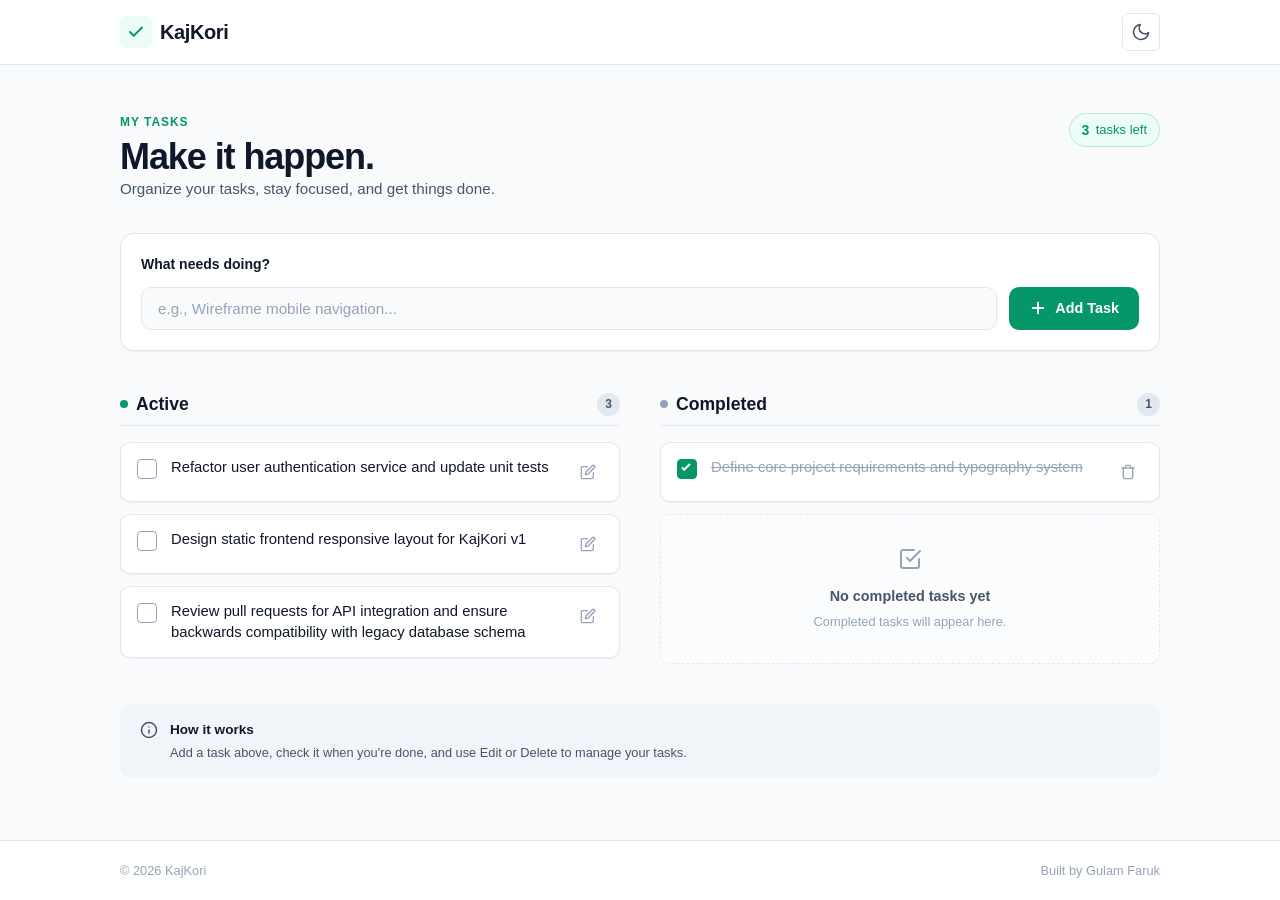
==== index.html @ 3108aa89 "first commit" ====
<!doctype html>
<html lang="en">
  <head>
    <meta charset="UTF-8" />
    <meta name="viewport" content="width=device-width, initial-scale=1.0" />
    <title>KajKori — Plan less. Do more.</title>
    <link rel="stylesheet" href="assets/css/style.css" />
  </head>
  <body>
    <header class="app-header">
      <div class="container header-container">
        <a href="#" class="brand-logo" aria-label="KajKori Homepage">
          <span class="brand-icon" aria-hidden="true">
            <svg
              width="18"
              height="18"
              viewBox="0 0 24 24"
              fill="none"
              stroke="currentColor"
              stroke-width="2.5"
              stroke-linecap="round"
              stroke-linejoin="round"
            >
              <polyline points="20 6 9 17 4 12"></polyline>
            </svg>
          </span>
          <span class="brand-name">KajKori</span>
        </a>

        <button
          class="theme-toggle"
          type="button"
          aria-label="Toggle dark mode placeholder"
        >
          <svg
            width="20"
            height="20"
            viewBox="0 0 24 24"
            fill="none"
            stroke="currentColor"
            stroke-width="2"
            stroke-linecap="round"
            stroke-linejoin="round"
          >
            <path d="M21 12.79A9 9 0 1 1 11.21 3 7 7 0 0 0 21 12.79z"></path>
          </svg>
        </button>
      </div>
    </header>

    <main class="main-content">
      <div class="container">
        <section class="hero-section">
          <div class="hero-text">
            <span class="eyebrow">My Tasks</span>
            <h1 class="hero-title">Make it happen.</h1>
            <p class="hero-subtitle">
              Organize your tasks, stay focused, and get things done.
            </p>
          </div>
          <div class="hero-badge">
            <span class="badge-count">3</span>
            <span class="badge-label">tasks left</span>
          </div>
        </section>

        <section class="add-task-section">
          <form
            class="add-task-card"
            class="add-task-form"
            onsubmit="return false;"
          >
            <label for="task-input" class="input-label"
              >What needs doing?</label
            >
            <div class="input-group">
              <input
                type="text"
                id="task-input"
                class="task-input"
                placeholder="e.g., Wireframe mobile navigation..."
                required
              />
              <button type="submit" class="btn btn-primary">
                <svg
                  width="18"
                  height="18"
                  viewBox="0 0 24 24"
                  fill="none"
                  stroke="currentColor"
                  stroke-width="2.5"
                  stroke-linecap="round"
                  stroke-linejoin="round"
                >
                  <line x1="12" y1="5" x2="12" y2="19"></line>
                  <line x1="5" y1="12" x2="19" y2="12"></line>
                </svg>
                <span>Add Task</span>
              </button>
            </div>
          </form>
        </section>

        <div class="task-grid">
          <section class="task-column">
            <div class="column-header">
              <div class="column-title">
                <span class="status-indicator status-active"></span>
                <h2>Active</h2>
              </div>
              <span class="task-counter">3</span>
            </div>

            <div class="task-list">
              <article class="task-card">
                <label class="checkbox-container">
                  <input type="checkbox" class="task-checkbox" />
                  <span class="checkmark"></span>
                </label>
                <div class="task-content">
                  <p class="task-text">
                    Refactor user authentication service and update unit tests
                  </p>
                </div>
                <div class="task-actions">
                  <button type="button" class="btn-icon" aria-label="Edit task">
                    <svg
                      width="16"
                      height="16"
                      viewBox="0 0 24 24"
                      fill="none"
                      stroke="currentColor"
                      stroke-width="2"
                      stroke-linecap="round"
                      stroke-linejoin="round"
                    >
                      <path
                        d="M11 4H4a2 2 0 0 0-2 2v14a2 2 0 0 0 2 2h14a2 2 0 0 0 2-2v-7"
                      ></path>
                      <path
                        d="M18.5 2.5a2.121 2.121 0 0 1 3 3L12 15l-4 1 1-4 9.5-9.5z"
                      ></path>
                    </svg>
                  </button>
                </div>
              </article>

              <article class="task-card">
                <label class="checkbox-container">
                  <input type="checkbox" class="task-checkbox" />
                  <span class="checkmark"></span>
                </label>
                <div class="task-content">
                  <p class="task-text">
                    Design static frontend responsive layout for KajKori v1
                  </p>
                </div>
                <div class="task-actions">
                  <button type="button" class="btn-icon" aria-label="Edit task">
                    <svg
                      width="16"
                      height="16"
                      viewBox="0 0 24 24"
                      fill="none"
                      stroke="currentColor"
                      stroke-width="2"
                      stroke-linecap="round"
                      stroke-linejoin="round"
                    >
                      <path
                        d="M11 4H4a2 2 0 0 0-2 2v14a2 2 0 0 0 2 2h14a2 2 0 0 0 2-2v-7"
                      ></path>
                      <path
                        d="M18.5 2.5a2.121 2.121 0 0 1 3 3L12 15l-4 1 1-4 9.5-9.5z"
                      ></path>
                    </svg>
                  </button>
                </div>
              </article>

              <article class="task-card">
                <label class="checkbox-container">
                  <input type="checkbox" class="task-checkbox" />
                  <span class="checkmark"></span>
                </label>
                <div class="task-content">
                  <p class="task-text">
                    Review pull requests for API integration and ensure
                    backwards compatibility with legacy database schema
                  </p>
                </div>
                <div class="task-actions">
                  <button type="button" class="btn-icon" aria-label="Edit task">
                    <svg
                      width="16"
                      height="16"
                      viewBox="0 0 24 24"
                      fill="none"
                      stroke="currentColor"
                      stroke-width="2"
                      stroke-linecap="round"
                      stroke-linejoin="round"
                    >
                      <path
                        d="M11 4H4a2 2 0 0 0-2 2v14a2 2 0 0 0 2 2h14a2 2 0 0 0 2-2v-7"
                      ></path>
                      <path
                        d="M18.5 2.5a2.121 2.121 0 0 1 3 3L12 15l-4 1 1-4 9.5-9.5z"
                      ></path>
                    </svg>
                  </button>
                </div>
              </article>

              <div class="empty-state" style="display: none">
                <div class="empty-icon">
                  <svg
                    width="24"
                    height="24"
                    viewBox="0 0 24 24"
                    fill="none"
                    stroke="currentColor"
                    stroke-width="2"
                    stroke-linecap="round"
                    stroke-linejoin="round"
                  >
                    <path d="M22 11.08V12a10 10 0 1 1-5.93-9.14"></path>
                    <polyline points="22 4 12 14.01 9 11.01"></polyline>
                  </svg>
                </div>
                <p class="empty-title">No active tasks</p>
                <p class="empty-description">
                  You're all caught up. Nice work!
                </p>
              </div>
            </div>
          </section>

          <section class="task-column">
            <div class="column-header">
              <div class="column-title">
                <span class="status-indicator status-completed"></span>
                <h2>Completed</h2>
              </div>
              <span class="task-counter">1</span>
            </div>

            <div class="task-list">
              <article class="task-card task-completed-card">
                <label class="checkbox-container">
                  <input type="checkbox" class="task-checkbox" checked />
                  <span class="checkmark"></span>
                </label>
                <div class="task-content">
                  <p class="task-text">
                    Define core project requirements and typography system
                  </p>
                </div>
                <div class="task-actions">
                  <button
                    type="button"
                    class="btn-icon btn-icon-danger"
                    aria-label="Delete task"
                  >
                    <svg
                      width="16"
                      height="16"
                      viewBox="0 0 24 24"
                      fill="none"
                      stroke="currentColor"
                      stroke-width="2"
                      stroke-linecap="round"
                      stroke-linejoin="round"
                    >
                      <polyline points="3 6 5 6 21 6"></polyline>
                      <path
                        d="M19 6v14a2 2 0 0 1-2 2H7a2 2 0 0 1-2-2V6m3 0V4a2 2 0 0 1 2-2h4a2 2 0 0 1 2 2v2"
                      ></path>
                    </svg>
                  </button>
                </div>
              </article>

              <div class="empty-state">
                <div class="empty-icon">
                  <svg
                    width="24"
                    height="24"
                    viewBox="0 0 24 24"
                    fill="none"
                    stroke="currentColor"
                    stroke-width="2"
                    stroke-linecap="round"
                    stroke-linejoin="round"
                  >
                    <polyline points="9 11 12 14 22 4"></polyline>
                    <path
                      d="M21 12v7a2 2 0 0 1-2 2H5a2 2 0 0 1-2-2V5a2 2 0 0 1 2-2h11"
                    ></path>
                  </svg>
                </div>
                <p class="empty-title">No completed tasks yet</p>
                <p class="empty-description">
                  Completed tasks will appear here.
                </p>
              </div>
            </div>
          </section>
        </div>

        <section class="help-section">
          <div class="help-card">
            <div class="help-icon">
              <svg
                width="18"
                height="18"
                viewBox="0 0 24 24"
                fill="none"
                stroke="currentColor"
                stroke-width="2"
                stroke-linecap="round"
                stroke-linejoin="round"
              >
                <circle cx="12" cy="12" r="10"></circle>
                <line x1="12" y1="16" x2="12" y2="12"></line>
                <line x1="12" y1="8" x2="12.01" y2="8"></line>
              </svg>
            </div>
            <div class="help-content">
              <h3 class="help-title">How it works</h3>
              <p class="help-text">
                Add a task above, check it when you're done, and use Edit or
                Delete to manage your tasks.
              </p>
            </div>
          </div>
        </section>
      </div>
    </main>

    <footer class="app-footer">
      <div class="container footer-container">
        <p class="copyright">&copy; 2026 KajKori</p>
        <p class="credits">Built by Gulam Faruk</p>
      </div>
    </footer>

    <script src="assets/js/script.js"></script>
  </body>
</html>
---- assets/css/style.css ----
/* ==========================================================================
   1. DESIGN SYSTEM VARIABLES
   ========================================================================== */
:root {
  /* Color Palette */
  --bg-main: #F8FAFC;
  --bg-card: #FFFFFF;
  
  --text-primary: #0F172A;
  --text-secondary: #475569;
  --text-muted: #94A3B8;
  
  --border-color: #E2E8F0;
  --border-focus: #10B981;
  
  /* Accent Colors */
  --primary-green: #059669;
  --primary-green-hover: #047857;
  --primary-green-light: #ECFDF5;
  
  --danger-red: #DC2626;
  --danger-red-hover: #B91C1C;
  --danger-red-light: #FEF2F2;
  
  /* Shadow Elevation */
  --shadow-sm: 0 1px 2px 0 rgba(15, 23, 42, 0.05);
  --shadow-md: 0 4px 6px -1px rgba(15, 23, 42, 0.04), 0 2px 4px -2px rgba(15, 23, 42, 0.04);
  
  /* Layout & Geometry */
  --radius-sm: 6px;
  --radius-md: 10px;
  --radius-lg: 14px;
  --max-width: 1080px;
  
  /* Transitions */
  --transition-fast: 0.15s ease;
  --transition-normal: 0.2s ease;
}

/* ==========================================================================
   2. RESET & BASE STYLES
   ========================================================================== */
*, *::before, *::after {
  box-sizing: border-box;
  margin: 0;
  padding: 0;
}

body {
  font-family: -apple-system, BlinkMacSystemFont, "Segoe UI", Roboto, Helvetica, Arial, sans-serif;
  background-color: var(--bg-main);
  color: var(--text-primary);
  line-height: 1.5;
  -webkit-font-smoothing: antialiased;
  display: flex;
  flex-direction: column;
  min-height: 100vh;
}

.container {
  width: 100%;
  max-width: var(--max-width);
  margin: 0 auto;
  padding: 0 1.25rem;
}

/* ==========================================================================
   3. HEADER
   ========================================================================== */
.app-header {
  background-color: var(--bg-card);
  border-bottom: 1px solid var(--border-color);
  position: sticky;
  top: 0;
  z-index: 10;
}

.header-container {
  display: flex;
  align-items: center;
  justify-content: space-between;
  height: 64px;
}

.brand-logo {
  display: flex;
  align-items: center;
  gap: 0.5rem;
  text-decoration: none;
  color: var(--text-primary);
}

.brand-icon {
  display: inline-flex;
  align-items: center;
  justify-content: center;
  width: 32px;
  height: 32px;
  background-color: var(--primary-green-light);
  color: var(--primary-green);
  border-radius: var(--radius-sm);
}

.brand-name {
  font-weight: 700;
  font-size: 1.25rem;
  letter-spacing: -0.02em;
}

.theme-toggle {
  background: transparent;
  border: 1px solid var(--border-color);
  color: var(--text-secondary);
  width: 38px;
  height: 38px;
  border-radius: var(--radius-sm);
  display: flex;
  align-items: center;
  justify-content: center;
  cursor: pointer;
  transition: all var(--transition-fast);
}

.theme-toggle:hover {
  background-color: var(--bg-main);
  color: var(--text-primary);
  border-color: var(--text-muted);
}

.theme-toggle:focus-visible {
  outline: 2px solid var(--border-focus);
  outline-offset: 2px;
}

/* ==========================================================================
   4. MAIN CONTENT & HERO
   ========================================================================== */
.main-content {
  flex: 1;
  padding: 2rem 0;
}

.hero-section {
  display: flex;
  flex-direction: column;
  gap: 1rem;
  margin-bottom: 2rem;
}

.eyebrow {
  font-size: 0.75rem;
  font-weight: 700;
  text-transform: uppercase;
  letter-spacing: 0.08em;
  color: var(--primary-green);
  display: block;
  margin-bottom: 0.25rem;
}

.hero-title {
  font-size: 1.875rem;
  font-weight: 800;
  letter-spacing: -0.03em;
  color: var(--text-primary);
  line-height: 1.2;
}

.hero-subtitle {
  font-size: 0.95rem;
  color: var(--text-secondary);
}

.hero-badge {
  align-self: flex-start;
  display: inline-flex;
  align-items: center;
  gap: 0.4rem;
  background-color: var(--primary-green-light);
  border: 1px solid rgba(5, 150, 105, 0.2);
  padding: 0.35rem 0.75rem;
  border-radius: 9999px;
}

.badge-count {
  font-weight: 700;
  font-size: 0.875rem;
  color: var(--primary-green);
}

.badge-label {
  font-size: 0.8125rem;
  font-weight: 500;
  color: var(--primary-green);
}

/* ==========================================================================
   5. ADD TASK FORM
   ========================================================================== */
.add-task-section {
  margin-bottom: 2.5rem;
}

.add-task-card {
  background-color: var(--bg-card);
  border: 1px solid var(--border-color);
  border-radius: var(--radius-lg);
  padding: 1.25rem;
  box-shadow: var(--shadow-sm);
}

.input-label {
  display: block;
  font-size: 0.875rem;
  font-weight: 600;
  color: var(--text-primary);
  margin-bottom: 0.75rem;
}

.input-group {
  display: flex;
  flex-direction: column;
  gap: 0.75rem;
}

.task-input {
  width: 100%;
  padding: 0.75rem 1rem;
  font-size: 0.95rem;
  border: 1px solid var(--border-color);
  border-radius: var(--radius-md);
  background-color: var(--bg-main);
  color: var(--text-primary);
  transition: all var(--transition-fast);
}

.task-input::placeholder {
  color: var(--text-muted);
}

.task-input:focus {
  outline: none;
  background-color: var(--bg-card);
  border-color: var(--border-focus);
  box-shadow: 0 0 0 3px rgba(16, 185, 129, 0.15);
}

.btn {
  display: inline-flex;
  align-items: center;
  justify-content: center;
  gap: 0.5rem;
  font-size: 0.9rem;
  font-weight: 600;
  padding: 0.75rem 1.25rem;
  border-radius: var(--radius-md);
  border: none;
  cursor: pointer;
  transition: all var(--transition-fast);
  white-space: nowrap;
}

.btn-primary {
  background-color: var(--primary-green);
  color: #FFFFFF;
}

.btn-primary:hover {
  background-color: var(--primary-green-hover);
}

.btn-primary:focus-visible {
  outline: 2px solid var(--border-focus);
  outline-offset: 2px;
}

/* ==========================================================================
   6. TASK GRID & LISTS
   ========================================================================== */
.task-grid {
  display: grid;
  grid-template-columns: 1fr;
  gap: 2rem;
  margin-bottom: 2.5rem;
}

.task-column {
  display: flex;
  flex-direction: column;
  gap: 1rem;
}

.column-header {
  display: flex;
  align-items: center;
  justify-content: space-between;
  padding-bottom: 0.5rem;
  border-bottom: 1px solid var(--border-color);
}

.column-title {
  display: flex;
  align-items: center;
  gap: 0.5rem;
}

.column-title h2 {
  font-size: 1.1rem;
  font-weight: 700;
  color: var(--text-primary);
}

.status-indicator {
  width: 8px;
  height: 8px;
  border-radius: 50%;
}

.status-active {
  background-color: var(--primary-green);
}

.status-completed {
  background-color: var(--text-muted);
}

.task-counter {
  font-size: 0.75rem;
  font-weight: 700;
  background-color: var(--border-color);
  color: var(--text-secondary);
  padding: 0.15rem 0.5rem;
  border-radius: 9999px;
}

.task-list {
  display: flex;
  flex-direction: column;
  gap: 0.75rem;
}

/* Task Item Card */
.task-card {
  background-color: var(--bg-card);
  border: 1px solid var(--border-color);
  border-radius: var(--radius-md);
  padding: 0.875rem 1rem;
  display: flex;
  align-items: flex-start;
  gap: 0.875rem;
  box-shadow: var(--shadow-sm);
  transition: border-color var(--transition-fast), box-shadow var(--transition-fast);
}

.task-card:hover {
  border-color: #CBD5E1;
  box-shadow: var(--shadow-md);
}

/* Custom Checkbox */
.checkbox-container {
  display: block;
  position: relative;
  width: 20px;
  height: 20px;
  cursor: pointer;
  flex-shrink: 0;
  margin-top: 2px;
}

.checkbox-container input {
  position: absolute;
  opacity: 0;
  cursor: pointer;
  height: 0;
  width: 0;
}

.checkmark {
  position: absolute;
  top: 0;
  left: 0;
  height: 20px;
  width: 20px;
  background-color: var(--bg-card);
  border: 1.5px solid var(--text-muted);
  border-radius: 4px;
  transition: all var(--transition-fast);
}

.checkbox-container:hover input ~ .checkmark {
  border-color: var(--primary-green);
}

.checkbox-container input:checked ~ .checkmark {
  background-color: var(--primary-green);
  border-color: var(--primary-green);
}

.checkmark:after {
  content: "";
  position: absolute;
  display: none;
  left: 6px;
  top: 2px;
  width: 4px;
  height: 9px;
  border: solid white;
  border-width: 0 2px 2px 0;
  transform: rotate(45deg);
}

.checkbox-container input:checked ~ .checkmark:after {
  display: block;
}

.checkbox-container input:focus-visible ~ .checkmark {
  outline: 2px solid var(--border-focus);
  outline-offset: 2px;
}

/* Task Text & Actions */
.task-content {
  flex: 1;
  word-break: break-word;
}

.task-text {
  font-size: 0.925rem;
  color: var(--text-primary);
  line-height: 1.4;
}

.task-completed-card .task-text {
  text-decoration: line-through;
  color: var(--text-muted);
}

.task-actions {
  display: flex;
  align-items: center;
  gap: 0.25rem;
}

.btn-icon {
  background: transparent;
  border: none;
  color: var(--text-muted);
  width: 30px;
  height: 30px;
  border-radius: var(--radius-sm);
  display: flex;
  align-items: center;
  justify-content: center;
  cursor: pointer;
  transition: all var(--transition-fast);
}

.btn-icon:hover {
  background-color: var(--bg-main);
  color: var(--text-primary);
}

.btn-icon-danger:hover {
  background-color: var(--danger-red-light);
  color: var(--danger-red);
}

.btn-icon:focus-visible {
  outline: 2px solid var(--border-focus);
  outline-offset: 1px;
}

/* Empty State Styling */
.empty-state {
  border: 1.5px dashed var(--border-color);
  border-radius: var(--radius-md);
  padding: 2rem 1.5rem;
  text-align: center;
  background-color: rgba(255, 255, 255, 0.4);
}

.empty-icon {
  color: var(--text-muted);
  margin-bottom: 0.5rem;
}

.empty-title {
  font-size: 0.9rem;
  font-weight: 600;
  color: var(--text-secondary);
  margin-bottom: 0.25rem;
}

.empty-description {
  font-size: 0.8rem;
  color: var(--text-muted);
}

/* ==========================================================================
   7. HELP & FOOTER SECTIONS
   ========================================================================== */
.help-section {
  margin-top: 1rem;
}

.help-card {
  background-color: #F1F5F9;
  border-radius: var(--radius-md);
  padding: 1rem 1.25rem;
  display: flex;
  align-items: flex-start;
  gap: 0.75rem;
}

.help-icon {
  color: var(--text-secondary);
  margin-top: 1px;
}

.help-title {
  font-size: 0.85rem;
  font-weight: 700;
  color: var(--text-primary);
  margin-bottom: 0.15rem;
}

.help-text {
  font-size: 0.8rem;
  color: var(--text-secondary);
}

.app-footer {
  background-color: var(--bg-card);
  border-top: 1px solid var(--border-color);
  padding: 1.25rem 0;
  margin-top: auto;
}

.footer-container {
  display: flex;
  align-items: center;
  justify-content: space-between;
  font-size: 0.8rem;
  color: var(--text-muted);
}

/* ==========================================================================
   8. RESPONSIVE BREAKPOINTS (Mobile-First)
   ========================================================================== */

/* Tablet Optimization (>= 640px) */
@media (min-width: 640px) {
  .hero-section {
    flex-direction: row;
    align-items: flex-end;
    justify-content: space-between;
  }
  
  .input-group {
    flex-direction: row;
  }
  
  .btn-primary {
    width: auto;
  }
}

/* Desktop Dual-Column Layout (>= 992px) */
@media (min-width: 992px) {
  .main-content {
    padding: 3rem 0;
  }

  .hero-title {
    font-size: 2.25rem;
  }

  .task-grid {
    grid-template-columns: 1fr 1fr;
    gap: 2.5rem;
  }
}
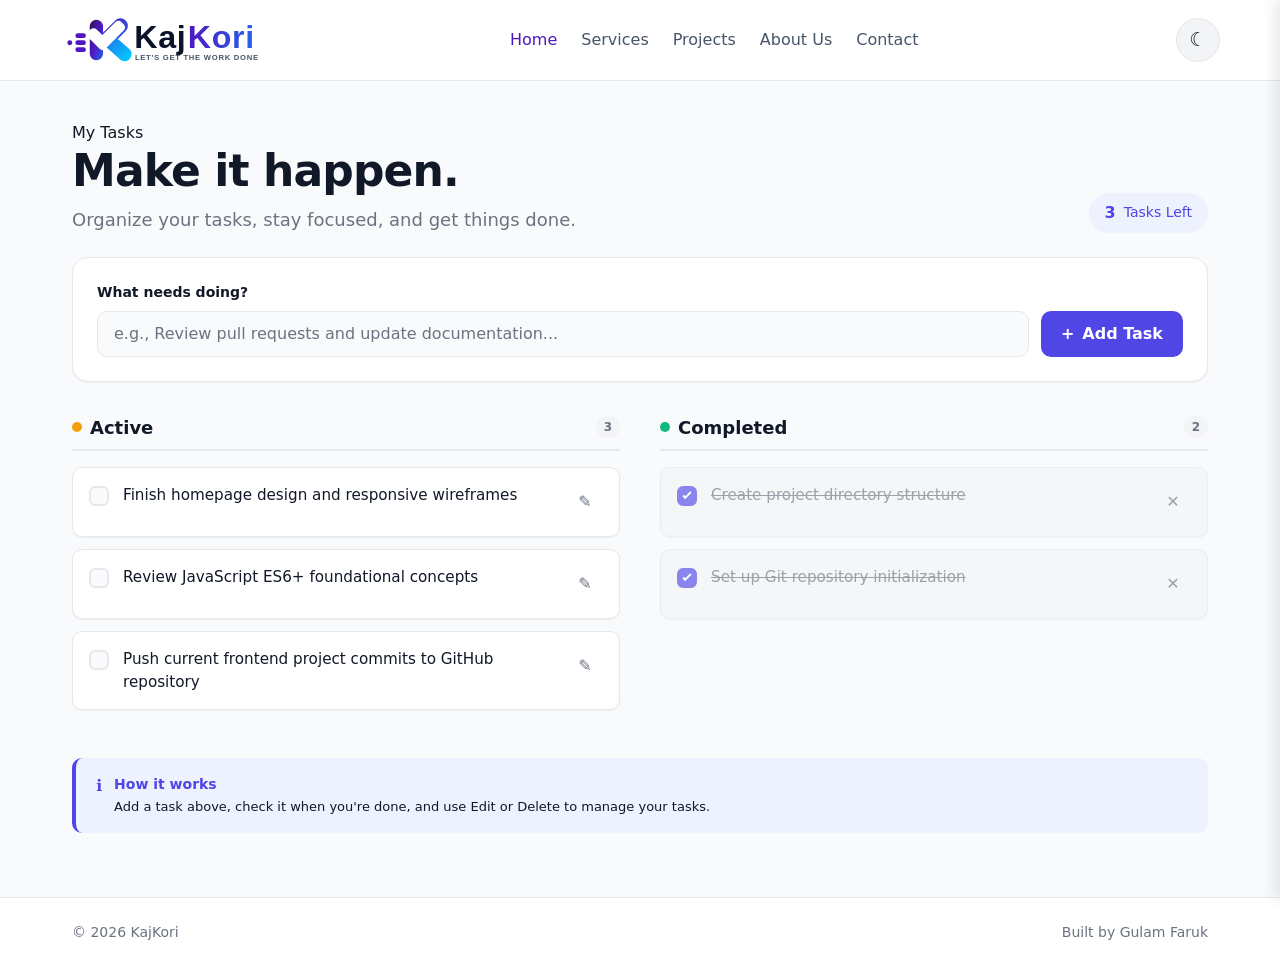
==== commit b2d9c0b9: "mobile menu implement" ====
--- a/index.html
+++ b/index.html
@@ -4,347 +4,694 @@
     <meta charset="UTF-8" />
     <meta name="viewport" content="width=device-width, initial-scale=1.0" />
     <title>KajKori — Plan less. Do more.</title>
-    <link rel="stylesheet" href="assets/css/style.css" />
+
+    <!-- Favicon Links (PNG Format) -->
+    <link
+      rel="icon"
+      type="image/png"
+      sizes="32x32"
+      href="./assets/images/logo/favicon.png"
+    />
+    <link
+      rel="apple-touch-icon"
+      sizes="180x180"
+      href="./assets/images/logo/gradient-circle.png"
+    />
+
+    <!-- Compiled CSS stylesheet -->
+    <link rel="stylesheet" href="./assets/styles/css/style.css" />
   </head>
-  <body>
-    <header class="app-header">
-      <div class="container header-container">
-        <a href="#" class="brand-logo" aria-label="KajKori Homepage">
-          <span class="brand-icon" aria-hidden="true">
-            <svg
-              width="18"
-              height="18"
-              viewBox="0 0 24 24"
-              fill="none"
-              stroke="currentColor"
-              stroke-width="2.5"
-              stroke-linecap="round"
-              stroke-linejoin="round"
-            >
-              <polyline points="20 6 9 17 4 12"></polyline>
-            </svg>
-          </span>
-          <span class="brand-name">KajKori</span>
+  <body class="kk_body">
+    <!-- Header Section Starts Here -->
+    <header class="kk_header_section">
+      <div class="kk_container kk_header_container">
+        <a href="#" class="kk_header_brand" aria-label="KajKori Home">
+          <svg
+            xmlns="http://www.w3.org/2000/svg"
+            viewBox="0 0 550 160"
+            width="100%"
+            height="100%"
+          >
+            <defs>
+              <!-- K Stem Gradient -->
+              <linearGradient
+                id="k_stem_light"
+                x1="0%"
+                y1="0%"
+                x2="100%"
+                y2="100%"
+              >
+                <stop offset="0%" stop-color="#2D124D" />
+                <stop offset="50%" stop-color="#4F17C2" />
+                <stop offset="100%" stop-color="#2563EB" />
+              </linearGradient>
+
+              <!-- Top Arm Gradient -->
+              <linearGradient
+                id="k_arm_top_light"
+                x1="0%"
+                y1="0%"
+                x2="100%"
+                y2="100%"
+              >
+                <stop offset="0%" stop-color="#4F17C2" />
+                <stop offset="100%" stop-color="#2563EB" />
+              </linearGradient>
+
+              <!-- Bottom Arm Gradient -->
+              <linearGradient
+                id="k_arm_bot_light"
+                x1="0%"
+                y1="0%"
+                x2="100%"
+                y2="100%"
+              >
+                <stop offset="0%" stop-color="#2563EB" />
+                <stop offset="100%" stop-color="#00D2FF" />
+              </linearGradient>
+
+              <!-- Text Gradient for "Kori" -->
+              <linearGradient
+                id="text_kori_light"
+                x1="0%"
+                y1="0%"
+                x2="100%"
+                y2="0%"
+              >
+                <stop offset="0%" stop-color="#4F17C2" />
+                <stop offset="100%" stop-color="#2563EB" />
+              </linearGradient>
+            </defs>
+
+            <!-- Left Speed Motion Elements -->
+            <g fill="#4F17C2">
+              <circle cx="28" cy="88" r="7" />
+              <rect x="44" y="61" width="30" height="13" rx="6.5" />
+              <rect x="44" y="81" width="30" height="13" rx="6.5" />
+              <rect x="44" y="101" width="30" height="13" rx="6.5" />
+            </g>
+
+            <!-- K Icon Base Structure -->
+            <g>
+              <!-- Left Vertical Stem -->
+              <rect
+                x="85"
+                y="22"
+                width="38"
+                height="116"
+                rx="19"
+                fill="url(#k_stem_light)"
+              />
+
+              <!-- Upper Diagonal Arm -->
+              <path
+                d="M 104 78 L 158 24 C 166 16 179 16 187 24 L 188 25 C 196 33 196 46 188 54 L 138 104 Z"
+                fill="url(#k_arm_top_light)"
+              />
+
+              <!-- Lower Diagonal Arm -->
+              <path
+                d="M 118 88 L 172 136 C 180 143 192 142 199 134 L 200 133 C 207 125 206 113 198 106 L 148 62 Z"
+                fill="url(#k_arm_bot_light)"
+              />
+
+              <!-- Integrated White Checkmark Badge -->
+              <path
+                d="M 88 80 L 114 106 C 118 110 125 110 129 106 L 182 53 C 187 48 187 40 182 35 L 176 29 C 171 24 163 24 158 29 L 121 66 L 105 50 C 100 45 92 45 87 50 L 81 56 C 76 61 76 69 81 74 Z"
+                fill="#FFFFFF"
+              />
+            </g>
+
+            <!-- Typography -->
+            <text
+              x="212"
+              y="104"
+              font-family="-apple-system, BlinkMacSystemFont, 'Segoe UI', Roboto, 'Helvetica Neue', Arial, sans-serif"
+              font-size="92"
+              font-weight="900"
+              fill="#0B132B"
+              letter-spacing="2"
+            >
+              Kaj
+            </text>
+            <text
+              x="365"
+              y="104"
+              font-family="-apple-system, BlinkMacSystemFont, 'Segoe UI', Roboto, 'Helvetica Neue', Arial, sans-serif"
+              font-size="92"
+              font-weight="900"
+              fill="url(#text_kori_light)"
+              letter-spacing="2"
+            >
+              Kori
+            </text>
+
+            <!-- Tagline -->
+            <text
+              x="214"
+              y="138"
+              font-family="-apple-system, BlinkMacSystemFont, 'Segoe UI', Roboto, sans-serif"
+              font-size="22"
+              font-weight="800"
+              fill="#475569"
+              letter-spacing="2"
+            >
+              LET'S GET THE WORK DONE
+            </text>
+          </svg>
         </a>
 
+        <!-- Desktop Navigation -->
+        <nav class="kk_desktop_menu">
+          <ul class="kk_nav_list">
+            <li><a href="#" class="kk_nav_link active">Home</a></li>
+            <li><a href="#" class="kk_nav_link">Services</a></li>
+            <li><a href="#" class="kk_nav_link">Projects</a></li>
+            <li><a href="#" class="kk_nav_link">About Us</a></li>
+            <li><a href="#" class="kk_nav_link">Contact</a></li>
+          </ul>
+        </nav>
+
+        <div class="kk_header_actions">
+          <!-- Theme Toggle Button -->
+          <button
+            class="kk_header_theme_toggle"
+            id="kk_theme_toggle_btn"
+            type="button"
+            aria-label="Toggle theme"
+          >
+            <span class="kk_theme_icon" aria-hidden="true">☾</span>
+          </button>
+
+          <!-- Hamburger Menu Button (Mobile Only) -->
+          <button
+            class="kk_hamburger_btn"
+            id="kk_hamburger_btn"
+            type="button"
+            aria-label="Open mobile menu"
+          >
+            <span class="kk_hamburger_bar"></span>
+            <span class="kk_hamburger_bar"></span>
+            <span class="kk_hamburger_bar"></span>
+          </button>
+        </div>
+      </div>
+    </header>
+
+    <!-- Mobile Navigation Drawer & Backdrop -->
+    <div class="kk_mobile_overlay" id="kk_mobile_overlay"></div>
+    <aside
+      class="kk_mobile_drawer"
+      id="kk_mobile_drawer"
+      aria-label="Mobile Navigation"
+    >
+      <div class="kk_drawer_header">
+        <!-- Only K Icon Logo -->
+        <a href="#" class="kk_drawer_logo" aria-label="KajKori Home">
+          <svg
+            xmlns="http://www.w3.org/2000/svg"
+            viewBox="0 0 580 160"
+            width="75%"
+            height="75%"
+          >
+            <defs>
+              <!-- K Stem Gradient -->
+              <linearGradient
+                id="k_stem_light"
+                x1="0%"
+                y1="0%"
+                x2="100%"
+                y2="100%"
+              >
+                <stop offset="0%" stop-color="#2D124D" />
+                <stop offset="50%" stop-color="#4F17C2" />
+                <stop offset="100%" stop-color="#2563EB" />
+              </linearGradient>
+
+              <!-- Top Arm Gradient -->
+              <linearGradient
+                id="k_arm_top_light"
+                x1="0%"
+                y1="0%"
+                x2="100%"
+                y2="100%"
+              >
+                <stop offset="0%" stop-color="#4F17C2" />
+                <stop offset="100%" stop-color="#2563EB" />
+              </linearGradient>
+
+              <!-- Bottom Arm Gradient -->
+              <linearGradient
+                id="k_arm_bot_light"
+                x1="0%"
+                y1="0%"
+                x2="100%"
+                y2="100%"
+              >
+                <stop offset="0%" stop-color="#2563EB" />
+                <stop offset="100%" stop-color="#00D2FF" />
+              </linearGradient>
+
+              <!-- Text Gradient for "Kori" -->
+              <linearGradient
+                id="text_kori_light"
+                x1="0%"
+                y1="0%"
+                x2="100%"
+                y2="0%"
+              >
+                <stop offset="0%" stop-color="#4F17C2" />
+                <stop offset="100%" stop-color="#2563EB" />
+              </linearGradient>
+            </defs>
+
+            <!-- Left Speed Motion Elements -->
+            <g fill="#4F17C2">
+              <circle cx="28" cy="88" r="7" />
+              <rect x="44" y="61" width="30" height="13" rx="6.5" />
+              <rect x="44" y="81" width="30" height="13" rx="6.5" />
+              <rect x="44" y="101" width="30" height="13" rx="6.5" />
+            </g>
+
+            <!-- K Icon Base Structure -->
+            <g>
+              <!-- Left Vertical Stem -->
+              <rect
+                x="85"
+                y="22"
+                width="38"
+                height="116"
+                rx="19"
+                fill="url(#k_stem_light)"
+              />
+
+              <!-- Upper Diagonal Arm -->
+              <path
+                d="M 104 78 L 158 24 C 166 16 179 16 187 24 L 188 25 C 196 33 196 46 188 54 L 138 104 Z"
+                fill="url(#k_arm_top_light)"
+              />
+
+              <!-- Lower Diagonal Arm -->
+              <path
+                d="M 118 88 L 172 136 C 180 143 192 142 199 134 L 200 133 C 207 125 206 113 198 106 L 148 62 Z"
+                fill="url(#k_arm_bot_light)"
+              />
+
+              <!-- Integrated White Checkmark Badge -->
+              <path
+                d="M 88 80 L 114 106 C 118 110 125 110 129 106 L 182 53 C 187 48 187 40 182 35 L 176 29 C 171 24 163 24 158 29 L 121 66 L 105 50 C 100 45 92 45 87 50 L 81 56 C 76 61 76 69 81 74 Z"
+                fill="#FFFFFF"
+              />
+            </g>
+
+            <!-- Typography -->
+            <text
+              x="212"
+              y="104"
+              font-family="-apple-system, BlinkMacSystemFont, 'Segoe UI', Roboto, 'Helvetica Neue', Arial, sans-serif"
+              font-size="92"
+              font-weight="900"
+              fill="#0B132B"
+              letter-spacing="2"
+            >
+              Kaj
+            </text>
+            <text
+              x="365"
+              y="104"
+              font-family="-apple-system, BlinkMacSystemFont, 'Segoe UI', Roboto, 'Helvetica Neue', Arial, sans-serif"
+              font-size="92"
+              font-weight="900"
+              fill="url(#text_kori_light)"
+              letter-spacing="2"
+            >
+              Kori
+            </text>
+
+            <!-- Tagline -->
+            <text
+              x="214"
+              y="138"
+              font-family="-apple-system, BlinkMacSystemFont, 'Segoe UI', Roboto, sans-serif"
+              font-size="22"
+              font-weight="800"
+              fill="#475569"
+              letter-spacing="2"
+            >
+              LET'S GET THE WORK DONE
+            </text>
+          </svg>
+        </a>
+
         <button
-          class="theme-toggle"
+          class="kk_drawer_close_btn"
+          id="kk_drawer_close_btn"
           type="button"
-          aria-label="Toggle dark mode placeholder"
+          aria-label="Close menu"
         >
-          <svg
-            width="20"
-            height="20"
-            viewBox="0 0 24 24"
-            fill="none"
-            stroke="currentColor"
-            stroke-width="2"
-            stroke-linecap="round"
-            stroke-linejoin="round"
-          >
-            <path d="M21 12.79A9 9 0 1 1 11.21 3 7 7 0 0 0 21 12.79z"></path>
-          </svg>
+          &times;
         </button>
       </div>
-    </header>
-
-    <main class="main-content">
-      <div class="container">
-        <section class="hero-section">
-          <div class="hero-text">
-            <span class="eyebrow">My Tasks</span>
-            <h1 class="hero-title">Make it happen.</h1>
-            <p class="hero-subtitle">
+
+      <nav class="kk_mobile_menu">
+        <ul class="kk_mobile_nav_list">
+          <li><a href="#" class="kk_mobile_nav_link active">Home</a></li>
+          <li><a href="#" class="kk_mobile_nav_link">Services</a></li>
+          <li><a href="#" class="kk_mobile_nav_link">Projects</a></li>
+          <li><a href="#" class="kk_mobile_nav_link">About Us</a></li>
+          <li><a href="#" class="kk_mobile_nav_link">Contact</a></li>
+        </ul>
+      </nav>
+
+      <!-- Mobile Drawer Footer Social Links -->
+      <div class="kk_drawer_footer">
+        <div class="kk_social_links">
+          <!-- Facebook -->
+          <a href="#" class="kk_social_icon" aria-label="Facebook">
+            <svg viewBox="0 0 24 24" width="20" height="20" fill="currentColor">
+              <path
+                d="M22 12c0-5.52-4.48-10-10-10S2 6.48 2 12c0 4.84 3.44 8.87 8 9.8V15H7.5v-3H10V9.5C10 7.01 11.49 5.6 13.78 5.6c1.1 0 2.25.2 2.25.2v2.47h-1.27c-1.24 0-1.63.77-1.63 1.56V12h2.78l-.45 3h-2.33v6.8c4.56-.93 8-4.96 8-9.8z"
+              />
+            </svg>
+          </a>
+          <!-- X (Twitter) -->
+          <a href="#" class="kk_social_icon" aria-label="X">
+            <svg viewBox="0 0 24 24" width="20" height="20" fill="currentColor">
+              <path
+                d="M18.244 2.25h3.308l-7.227 8.26 8.502 11.24H16.17l-5.214-6.817L4.99 21.75H1.68l7.73-8.835L1.254 2.25H8.08l4.713 6.231zm-1.161 17.52h1.833L7.084 4.126H5.117z"
+              />
+            </svg>
+          </a>
+          <!-- LinkedIn -->
+          <a href="#" class="kk_social_icon" aria-label="LinkedIn">
+            <svg viewBox="0 0 24 24" width="20" height="20" fill="currentColor">
+              <path
+                d="M19 3a2 2 0 0 1 2 2v14a2 2 0 0 1-2 2H5a2 2 0 0 1-2-2V5a2 2 0 0 1 2-2h14m-.5 15.5v-5.3a3.26 3.26 0 0 0-3.26-3.26c-.85 0-1.84.52-2.28 1.3v-1.11h-2.79v8.37h2.79v-4.93c0-.77.62-1.4 1.39-1.4a1.4 1.4 0 0 1 1.4 1.4v4.93h2.75M6.46 10.9v8.37H9.25V10.9H6.46M7.86 6.7a1.63 1.63 0 1 0 0 3.26 1.63 1.63 0 0 0 0-3.26z"
+              />
+            </svg>
+          </a>
+          <!-- GitHub -->
+          <a href="#" class="kk_social_icon" aria-label="GitHub">
+            <svg viewBox="0 0 24 24" width="20" height="20" fill="currentColor">
+              <path
+                d="M12 2A10 10 0 0 0 2 12c0 4.42 2.87 8.17 6.84 9.5.5.08.66-.23.66-.5v-1.69c-2.77.6-3.36-1.34-3.36-1.34-.46-1.16-1.11-1.47-1.11-1.47-.91-.62.07-.6.07-.6 1 .07 1.53 1.03 1.53 1.03.87 1.52 2.34 1.07 2.91.83.1-.65.35-1.09.63-1.34-2.22-.25-4.55-1.11-4.55-4.92 0-1.11.38-2 1.03-2.71-.1-.25-.45-1.29.1-2.64 0 0 .84-.27 2.75 1.02.79-.22 1.65-.33 2.5-.33.85 0 1.71.11 2.5.33 1.91-1.29 2.75-1.02 2.75-1.02.55 1.35.2 2.39.1 2.64.65.71 1.03 1.6 1.03 2.71 0 3.82-2.34 4.66-4.57 4.91.36.31.69.92.69 1.85V21c0 .27.16.59.67.5C19.14 20.16 22 16.42 22 12A10 10 0 0 0 12 2z"
+              />
+            </svg>
+          </a>
+        </div>
+      </div>
+    </aside>
+    <!-- Header Section Ends Here -->
+
+    <!-- Content Body Starts Here -->
+    <main class="kk_main_content">
+      <div class="kk_container">
+        <!-- Intro / Task Summary Section Starts Here -->
+        <section class="kk_intro_section">
+          <div class="kk_intro_header">
+            <span class="kk_intro_eyebrow">My Tasks</span>
+            <h1 class="kk_intro_title">Make it happen.</h1>
+            <p class="kk_intro_subtitle">
               Organize your tasks, stay focused, and get things done.
             </p>
           </div>
-          <div class="hero-badge">
-            <span class="badge-count">3</span>
-            <span class="badge-label">tasks left</span>
+          <div class="kk_intro_summary">
+            <span class="kk_summary_badge_count" id="kk_summary_count">3</span>
+            <span class="kk_summary_badge_label">Tasks Left</span>
           </div>
         </section>
-
-        <section class="add-task-section">
+        <!-- Intro / Task Summary Section Ends Here -->
+
+        <!-- Add Task Section Starts Here -->
+        <section class="kk_add_task_section">
           <form
-            class="add-task-card"
-            class="add-task-form"
+            class="kk_add_task_card"
+            id="kk_task_form"
             onsubmit="return false;"
           >
-            <label for="task-input" class="input-label"
+            <label for="kk_task_input" class="kk_task_input_label"
               >What needs doing?</label
             >
-            <div class="input-group">
+            <div class="kk_task_form_group">
               <input
                 type="text"
-                id="task-input"
-                class="task-input"
-                placeholder="e.g., Wireframe mobile navigation..."
+                id="kk_task_input"
+                class="kk_task_input"
+                placeholder="e.g., Review pull requests and update documentation..."
                 required
-              />
-              <button type="submit" class="btn btn-primary">
-                <svg
-                  width="18"
-                  height="18"
-                  viewBox="0 0 24 24"
-                  fill="none"
-                  stroke="currentColor"
-                  stroke-width="2.5"
-                  stroke-linecap="round"
-                  stroke-linejoin="round"
-                >
-                  <line x1="12" y1="5" x2="12" y2="19"></line>
-                  <line x1="5" y1="12" x2="19" y2="12"></line>
-                </svg>
+                autocomplete="off"
+              />
+              <button
+                type="submit"
+                class="kk_add_task_button"
+                id="kk_add_task_btn"
+              >
+                <span class="kk_button_icon" aria-hidden="true">+</span>
                 <span>Add Task</span>
               </button>
             </div>
           </form>
         </section>
-
-        <div class="task-grid">
-          <section class="task-column">
-            <div class="column-header">
-              <div class="column-title">
-                <span class="status-indicator status-active"></span>
-                <h2>Active</h2>
+        <!-- Add Task Section Ends Here -->
+
+        <!-- Task Board Section Starts Here -->
+        <div class="kk_task_board_grid">
+          <!-- Active Task List Column Starts Here -->
+          <section class="kk_task_section" id="kk_active_tasks_section">
+            <div class="kk_task_section_header">
+              <div class="kk_task_section_title_group">
+                <span
+                  class="kk_status_indicator kk_status_active"
+                  aria-hidden="true"
+                ></span>
+                <h2 class="kk_task_section_title">Active</h2>
               </div>
-              <span class="task-counter">3</span>
+              <span class="kk_task_count_badge" id="kk_active_count">3</span>
             </div>
 
-            <div class="task-list">
-              <article class="task-card">
-                <label class="checkbox-container">
-                  <input type="checkbox" class="task-checkbox" />
-                  <span class="checkmark"></span>
-                </label>
-                <div class="task-content">
-                  <p class="task-text">
-                    Refactor user authentication service and update unit tests
-                  </p>
-                </div>
-                <div class="task-actions">
-                  <button type="button" class="btn-icon" aria-label="Edit task">
-                    <svg
-                      width="16"
-                      height="16"
-                      viewBox="0 0 24 24"
-                      fill="none"
-                      stroke="currentColor"
-                      stroke-width="2"
-                      stroke-linecap="round"
-                      stroke-linejoin="round"
+            <ul class="kk_task_list" id="kk_active_tasks_list">
+              <!-- Task Item 1 -->
+              <li class="kk_task_item">
+                <article class="kk_task_card kk_task_card_active">
+                  <label class="kk_checkbox_wrapper">
+                    <input
+                      type="checkbox"
+                      class="kk_checkbox_input"
+                      id="kk_task_chk_1"
+                    />
+                    <span class="kk_checkbox_custom"></span>
+                    <span class="kk_visually_hidden">Mark task complete</span>
+                  </label>
+                  <div class="kk_task_content">
+                    <p class="kk_task_title">
+                      Finish homepage design and responsive wireframes
+                    </p>
+                  </div>
+                  <div class="kk_task_actions">
+                    <button
+                      type="button"
+                      class="kk_action_button kk_action_edit"
+                      aria-label="Edit task"
                     >
-                      <path
-                        d="M11 4H4a2 2 0 0 0-2 2v14a2 2 0 0 0 2 2h14a2 2 0 0 0 2-2v-7"
-                      ></path>
-                      <path
-                        d="M18.5 2.5a2.121 2.121 0 0 1 3 3L12 15l-4 1 1-4 9.5-9.5z"
-                      ></path>
-                    </svg>
-                  </button>
-                </div>
-              </article>
-
-              <article class="task-card">
-                <label class="checkbox-container">
-                  <input type="checkbox" class="task-checkbox" />
-                  <span class="checkmark"></span>
-                </label>
-                <div class="task-content">
-                  <p class="task-text">
-                    Design static frontend responsive layout for KajKori v1
-                  </p>
-                </div>
-                <div class="task-actions">
-                  <button type="button" class="btn-icon" aria-label="Edit task">
-                    <svg
-                      width="16"
-                      height="16"
-                      viewBox="0 0 24 24"
-                      fill="none"
-                      stroke="currentColor"
-                      stroke-width="2"
-                      stroke-linecap="round"
-                      stroke-linejoin="round"
+                      <span aria-hidden="true">✎</span>
+                    </button>
+                  </div>
+                </article>
+              </li>
+
+              <!-- Task Item 2 -->
+              <li class="kk_task_item">
+                <article class="kk_task_card kk_task_card_active">
+                  <label class="kk_checkbox_wrapper">
+                    <input
+                      type="checkbox"
+                      class="kk_checkbox_input"
+                      id="kk_task_chk_2"
+                    />
+                    <span class="kk_checkbox_custom"></span>
+                    <span class="kk_visually_hidden">Mark task complete</span>
+                  </label>
+                  <div class="kk_task_content">
+                    <p class="kk_task_title">
+                      Review JavaScript ES6+ foundational concepts
+                    </p>
+                  </div>
+                  <div class="kk_task_actions">
+                    <button
+                      type="button"
+                      class="kk_action_button kk_action_edit"
+                      aria-label="Edit task"
                     >
-                      <path
-                        d="M11 4H4a2 2 0 0 0-2 2v14a2 2 0 0 0 2 2h14a2 2 0 0 0 2-2v-7"
-                      ></path>
-                      <path
-                        d="M18.5 2.5a2.121 2.121 0 0 1 3 3L12 15l-4 1 1-4 9.5-9.5z"
-                      ></path>
-                    </svg>
-                  </button>
-                </div>
-              </article>
-
-              <article class="task-card">
-                <label class="checkbox-container">
-                  <input type="checkbox" class="task-checkbox" />
-                  <span class="checkmark"></span>
-                </label>
-                <div class="task-content">
-                  <p class="task-text">
-                    Review pull requests for API integration and ensure
-                    backwards compatibility with legacy database schema
-                  </p>
-                </div>
-                <div class="task-actions">
-                  <button type="button" class="btn-icon" aria-label="Edit task">
-                    <svg
-                      width="16"
-                      height="16"
-                      viewBox="0 0 24 24"
-                      fill="none"
-                      stroke="currentColor"
-                      stroke-width="2"
-                      stroke-linecap="round"
-                      stroke-linejoin="round"
+                      <span aria-hidden="true">✎</span>
+                    </button>
+                  </div>
+                </article>
+              </li>
+
+              <!-- Task Item 3 -->
+              <li class="kk_task_item">
+                <article class="kk_task_card kk_task_card_active">
+                  <label class="kk_checkbox_wrapper">
+                    <input
+                      type="checkbox"
+                      class="kk_checkbox_input"
+                      id="kk_task_chk_3"
+                    />
+                    <span class="kk_checkbox_custom"></span>
+                    <span class="kk_visually_hidden">Mark task complete</span>
+                  </label>
+                  <div class="kk_task_content">
+                    <p class="kk_task_title">
+                      Push current frontend project commits to GitHub repository
+                    </p>
+                  </div>
+                  <div class="kk_task_actions">
+                    <button
+                      type="button"
+                      class="kk_action_button kk_action_edit"
+                      aria-label="Edit task"
                     >
-                      <path
-                        d="M11 4H4a2 2 0 0 0-2 2v14a2 2 0 0 0 2 2h14a2 2 0 0 0 2-2v-7"
-                      ></path>
-                      <path
-                        d="M18.5 2.5a2.121 2.121 0 0 1 3 3L12 15l-4 1 1-4 9.5-9.5z"
-                      ></path>
-                    </svg>
-                  </button>
-                </div>
-              </article>
-
-              <div class="empty-state" style="display: none">
-                <div class="empty-icon">
-                  <svg
-                    width="24"
-                    height="24"
-                    viewBox="0 0 24 24"
-                    fill="none"
-                    stroke="currentColor"
-                    stroke-width="2"
-                    stroke-linecap="round"
-                    stroke-linejoin="round"
-                  >
-                    <path d="M22 11.08V12a10 10 0 1 1-5.93-9.14"></path>
-                    <polyline points="22 4 12 14.01 9 11.01"></polyline>
-                  </svg>
-                </div>
-                <p class="empty-title">No active tasks</p>
-                <p class="empty-description">
-                  You're all caught up. Nice work!
-                </p>
-              </div>
+                      <span aria-hidden="true">✎</span>
+                    </button>
+                  </div>
+                </article>
+              </li>
+            </ul>
+
+            <!-- Active Empty State -->
+            <div
+              class="kk_empty_state kk_empty_state_active"
+              id="kk_active_empty_state"
+              style="display: none"
+            >
+              <div class="kk_empty_state_icon" aria-hidden="true">✓</div>
+              <p class="kk_empty_state_title">No active tasks</p>
+              <p class="kk_empty_state_text">
+                You're all caught up. Nice work!
+              </p>
             </div>
           </section>
-
-          <section class="task-column">
-            <div class="column-header">
-              <div class="column-title">
-                <span class="status-indicator status-completed"></span>
-                <h2>Completed</h2>
+          <!-- Active Task List Column Ends Here -->
+
+          <!-- Completed Task List Column Starts Here -->
+          <section class="kk_task_section" id="kk_completed_tasks_section">
+            <div class="kk_task_section_header">
+              <div class="kk_task_section_title_group">
+                <span
+                  class="kk_status_indicator kk_status_completed"
+                  aria-hidden="true"
+                ></span>
+                <h2 class="kk_task_section_title">Completed</h2>
               </div>
-              <span class="task-counter">1</span>
+              <span class="kk_task_count_badge" id="kk_completed_count">2</span>
             </div>
 
-            <div class="task-list">
-              <article class="task-card task-completed-card">
-                <label class="checkbox-container">
-                  <input type="checkbox" class="task-checkbox" checked />
-                  <span class="checkmark"></span>
-                </label>
-                <div class="task-content">
-                  <p class="task-text">
-                    Define core project requirements and typography system
-                  </p>
-                </div>
-                <div class="task-actions">
-                  <button
-                    type="button"
-                    class="btn-icon btn-icon-danger"
-                    aria-label="Delete task"
-                  >
-                    <svg
-                      width="16"
-                      height="16"
-                      viewBox="0 0 24 24"
-                      fill="none"
-                      stroke="currentColor"
-                      stroke-width="2"
-                      stroke-linecap="round"
-                      stroke-linejoin="round"
+            <ul class="kk_task_list" id="kk_completed_tasks_list">
+              <!-- Completed Item 1 -->
+              <li class="kk_task_item">
+                <article class="kk_task_card kk_task_card_completed">
+                  <label class="kk_checkbox_wrapper">
+                    <input
+                      type="checkbox"
+                      class="kk_checkbox_input"
+                      id="kk_task_chk_4"
+                      checked
+                    />
+                    <span class="kk_checkbox_custom"></span>
+                    <span class="kk_visually_hidden">Mark task incomplete</span>
+                  </label>
+                  <div class="kk_task_content">
+                    <p class="kk_task_title">
+                      Create project directory structure
+                    </p>
+                  </div>
+                  <div class="kk_task_actions">
+                    <button
+                      type="button"
+                      class="kk_action_button kk_action_delete"
+                      aria-label="Delete completed task"
                     >
-                      <polyline points="3 6 5 6 21 6"></polyline>
-                      <path
-                        d="M19 6v14a2 2 0 0 1-2 2H7a2 2 0 0 1-2-2V6m3 0V4a2 2 0 0 1 2-2h4a2 2 0 0 1 2 2v2"
-                      ></path>
-                    </svg>
-                  </button>
-                </div>
-              </article>
-
-              <div class="empty-state">
-                <div class="empty-icon">
-                  <svg
-                    width="24"
-                    height="24"
-                    viewBox="0 0 24 24"
-                    fill="none"
-                    stroke="currentColor"
-                    stroke-width="2"
-                    stroke-linecap="round"
-                    stroke-linejoin="round"
-                  >
-                    <polyline points="9 11 12 14 22 4"></polyline>
-                    <path
-                      d="M21 12v7a2 2 0 0 1-2 2H5a2 2 0 0 1-2-2V5a2 2 0 0 1 2-2h11"
-                    ></path>
-                  </svg>
-                </div>
-                <p class="empty-title">No completed tasks yet</p>
-                <p class="empty-description">
-                  Completed tasks will appear here.
-                </p>
-              </div>
+                      <span aria-hidden="true">✕</span>
+                    </button>
+                  </div>
+                </article>
+              </li>
+
+              <!-- Completed Item 2 -->
+              <li class="kk_task_item">
+                <article class="kk_task_card kk_task_card_completed">
+                  <label class="kk_checkbox_wrapper">
+                    <input
+                      type="checkbox"
+                      class="kk_checkbox_input"
+                      id="kk_task_chk_5"
+                      checked
+                    />
+                    <span class="kk_checkbox_custom"></span>
+                    <span class="kk_visually_hidden">Mark task incomplete</span>
+                  </label>
+                  <div class="kk_task_content">
+                    <p class="kk_task_title">
+                      Set up Git repository initialization
+                    </p>
+                  </div>
+                  <div class="kk_task_actions">
+                    <button
+                      type="button"
+                      class="kk_action_button kk_action_delete"
+                      aria-label="Delete completed task"
+                    >
+                      <span aria-hidden="true">✕</span>
+                    </button>
+                  </div>
+                </article>
+              </li>
+            </ul>
+
+            <!-- Completed Empty State Component Placeholder -->
+            <div
+              class="kk_empty_state kk_empty_state_completed"
+              id="kk_completed_empty_state"
+              style="display: none"
+            >
+              <div class="kk_empty_state_icon" aria-hidden="true">◷</div>
+              <p class="kk_empty_state_title">No completed tasks</p>
+              <p class="kk_empty_state_text">
+                Completed tasks will appear here.
+              </p>
             </div>
           </section>
+          <!-- Completed Task List Column Ends Here -->
         </div>
-
-        <section class="help-section">
-          <div class="help-card">
-            <div class="help-icon">
-              <svg
-                width="18"
-                height="18"
-                viewBox="0 0 24 24"
-                fill="none"
-                stroke="currentColor"
-                stroke-width="2"
-                stroke-linecap="round"
-                stroke-linejoin="round"
-              >
-                <circle cx="12" cy="12" r="10"></circle>
-                <line x1="12" y1="16" x2="12" y2="12"></line>
-                <line x1="12" y1="8" x2="12.01" y2="8"></line>
-              </svg>
-            </div>
-            <div class="help-content">
-              <h3 class="help-title">How it works</h3>
-              <p class="help-text">
+        <!-- Task Board Section Ends Here -->
+
+        <!-- Instructions Section Starts Here -->
+        <aside class="kk_instructions_section">
+          <div class="kk_instructions_card">
+            <span class="kk_instructions_icon" aria-hidden="true">ℹ</span>
+            <div class="kk_instructions_content">
+              <h3 class="kk_instructions_title">How it works</h3>
+              <p class="kk_instructions_text">
                 Add a task above, check it when you're done, and use Edit or
                 Delete to manage your tasks.
               </p>
             </div>
           </div>
-        </section>
+        </aside>
+        <!-- Instructions Section Ends Here -->
       </div>
     </main>
-
-    <footer class="app-footer">
-      <div class="container footer-container">
-        <p class="copyright">&copy; 2026 KajKori</p>
-        <p class="credits">Built by Gulam Faruk</p>
+    <!-- Content Body Ends Here -->
+
+    <!-- Footer Section Starts Here -->
+    <footer class="kk_footer_section">
+      <div class="kk_container kk_footer_container">
+        <p class="kk_footer_copyright">&copy; 2026 KajKori</p>
+        <p class="kk_footer_credits">Built by Gulam Faruk</p>
       </div>
     </footer>
-
-    <script src="assets/js/script.js"></script>
+    <!-- Footer Section Ends Here -->
+
+    <script src="./assets/js/script.js"></script>
   </body>
 </html>
--- a/assets/styles/css/style.css
+++ b/assets/styles/css/style.css
@@ -0,0 +1,768 @@
+:root {
+  --kk-primary: #4F46E5;
+  --kk-primary-hover: #4338CA;
+  --kk-primary-light: #EEF2FF;
+  --kk-bg-body: #F9FAFB;
+  --kk-bg-surface: #FFFFFF;
+  --kk-bg-subtle: #F3F4F6;
+  --kk-border: #E5E7EB;
+  --kk-text-main: #111827;
+  --kk-text-muted: #6B7280;
+  --kk-text-inverse: #FFFFFF;
+  --kk-success: #10B981;
+  --kk-success-bg: #D1FAE5;
+  --kk-warning: #F59E0B;
+  --kk-danger: #EF4444;
+  --kk-danger-bg: #FEE2E2;
+  --kk-radius-sm: 6px;
+  --kk-radius-md: 10px;
+  --kk-radius-lg: 16px;
+  --kk-radius-full: 9999px;
+  --kk-shadow-sm: 0 1px 2px 0 rgba(0, 0, 0, 0.05);
+  --kk-shadow-md: 0 4px 6px -1px rgba(0, 0, 0, 0.1), 0 2px 4px -1px rgba(0, 0, 0, 0.06);
+  --kk-shadow-lg: 0 10px 15px -3px rgba(0, 0, 0, 0.1), 0 4px 6px -2px rgba(0, 0, 0, 0.05);
+  --kk-transition-fast: 150ms cubic-bezier(0.4, 0, 0.2, 1);
+  --kk-transition-base: 250ms cubic-bezier(0.4, 0, 0.2, 1);
+  --kk-container-max: 1200px;
+  --kk-touch-target: 44px;
+}
+
+[data-theme=dark] {
+  --kk-bg-body: #0F172A;
+  --kk-bg-surface: #1E293B;
+  --kk-bg-subtle: #334155;
+  --kk-border: #334155;
+  --kk-text-main: #F8FAFC;
+  --kk-text-muted: #94A3B8;
+  --kk-primary-light: rgba(79, 70, 229, 0.15);
+  --kk-shadow-sm: 0 1px 2px 0 rgba(0, 0, 0, 0.4);
+  --kk-shadow-md: 0 4px 6px -1px rgba(0, 0, 0, 0.3);
+}
+
+*,
+*::before,
+*::after {
+  box-sizing: border-box;
+  margin: 0;
+  padding: 0;
+}
+
+html {
+  font-size: 100%;
+  scroll-behavior: smooth;
+  -webkit-text-size-adjust: 100%;
+}
+
+body {
+  min-height: 100vh;
+  line-height: 1.5;
+  text-rendering: optimizeSpeed;
+  -webkit-font-smoothing: antialiased;
+}
+
+ul, ol {
+  list-style: none;
+}
+
+input, button, textarea, select {
+  font: inherit;
+  color: inherit;
+}
+
+button {
+  cursor: pointer;
+  border: none;
+  background: none;
+}
+
+img, svg {
+  max-width: 100%;
+  height: auto;
+  display: block;
+}
+
+body.kk_body {
+  background-color: var(--kk-bg-body);
+  color: var(--kk-text-main);
+  font-family: "Inter", system-ui, -apple-system, BlinkMacSystemFont, "Segoe UI", Roboto, sans-serif;
+  transition: background-color var(--kk-transition-base), color var(--kk-transition-base);
+  display: flex;
+  flex-direction: column;
+}
+
+.kk_intro_title {
+  font-size: clamp(1.75rem, 4vw, 2.75rem);
+  font-weight: 700;
+  letter-spacing: -0.02em;
+  color: var(--kk-text-main);
+  line-height: 1.2;
+}
+
+.kk_intro_subtitle {
+  font-size: clamp(0.95rem, 1.5vw, 1.125rem);
+  color: var(--kk-text-muted);
+  margin-top: 0.5rem;
+}
+
+.kk_task_section_title {
+  font-size: 1.125rem;
+  font-weight: 600;
+  color: var(--kk-text-main);
+}
+
+.kk_visually_hidden {
+  position: absolute !important;
+  width: 1px !important;
+  height: 1px !important;
+  padding: 0 !important;
+  margin: -1px !important;
+  overflow: hidden !important;
+  clip: rect(0, 0, 0, 0) !important;
+  white-space: nowrap !important;
+  border: 0 !important;
+}
+
+.kk_container {
+  width: 100%;
+  max-width: var(--kk-container-max);
+  margin-left: auto;
+  margin-right: auto;
+  padding-left: 1rem;
+  padding-right: 1rem;
+}
+@media (min-width: 425px) {
+  .kk_container {
+    padding-left: 1.25rem;
+    padding-right: 1.25rem;
+  }
+}
+@media (min-width: 768px) {
+  .kk_container {
+    padding-left: 2rem;
+    padding-right: 2rem;
+  }
+}
+
+.kk_header_section {
+  width: 100%;
+  background-color: #ffffff;
+  border-bottom: 1px solid #e2e8f0;
+}
+
+.kk_header_container {
+  display: flex;
+  align-items: center;
+  justify-content: space-between;
+  padding: 12px 20px;
+  max-width: 1200px;
+  margin: 0 auto;
+}
+
+.kk_desktop_menu {
+  display: none;
+}
+@media (min-width: 768px) {
+  .kk_desktop_menu {
+    display: block;
+  }
+}
+.kk_desktop_menu .kk_nav_list {
+  display: flex;
+  align-items: center;
+  gap: 24px;
+  list-style: none;
+  margin: 0;
+  padding: 0;
+}
+.kk_desktop_menu .kk_nav_list .kk_nav_link {
+  text-decoration: none;
+  color: #475569;
+  font-weight: 500;
+  transition: color 0.2s;
+}
+.kk_desktop_menu .kk_nav_list .kk_nav_link:hover, .kk_desktop_menu .kk_nav_list .kk_nav_link.active {
+  color: #4f17c2;
+}
+
+.kk_header_actions {
+  display: flex;
+  align-items: center;
+  gap: 12px;
+}
+
+.kk_hamburger_btn {
+  display: flex;
+  flex-direction: column;
+  justify-content: space-between;
+  width: 28px;
+  height: 20px;
+  background: transparent;
+  border: none;
+  cursor: pointer;
+  padding: 0;
+}
+@media (min-width: 768px) {
+  .kk_hamburger_btn {
+    display: none;
+  }
+}
+.kk_hamburger_btn .kk_hamburger_bar {
+  width: 100%;
+  height: 3px;
+  background-color: #0b132b;
+  border-radius: 2px;
+  transition: all 0.3s ease;
+}
+
+.kk_mobile_overlay {
+  position: fixed;
+  inset: 0;
+  background-color: rgba(0, 0, 0, 0.5);
+  backdrop-filter: blur(4px);
+  z-index: 998;
+  opacity: 0;
+  visibility: hidden;
+  transition: all 0.3s ease;
+}
+.kk_mobile_overlay.is-active {
+  opacity: 1;
+  visibility: visible;
+}
+
+.kk_mobile_drawer {
+  position: fixed;
+  top: 0;
+  right: -280px;
+  width: 280px;
+  height: 100vh;
+  background-color: #ffffff;
+  z-index: 999;
+  box-shadow: -4px 0 15px rgba(0, 0, 0, 0.1);
+  display: flex;
+  flex-direction: column;
+  justify-content: space-between;
+  transition: right 0.3s cubic-bezier(0.4, 0, 0.2, 1);
+}
+.kk_mobile_drawer.is-active {
+  right: 0;
+}
+.kk_mobile_drawer .kk_drawer_header {
+  display: flex;
+  align-items: center;
+  justify-content: space-between;
+  padding: 16px 20px;
+  border-bottom: 1px solid #e2e8f0;
+}
+.kk_mobile_drawer .kk_drawer_header .kk_drawer_logo {
+  display: inline-flex;
+  align-items: center;
+  height: 36px;
+}
+.kk_mobile_drawer .kk_drawer_header .kk_drawer_logo .kk_drawer_logo_svg {
+  height: 100%;
+  width: auto;
+}
+.kk_mobile_drawer .kk_drawer_header .kk_drawer_close_btn {
+  background: transparent;
+  border: none;
+  font-size: 28px;
+  color: #64748b;
+  cursor: pointer;
+  line-height: 1;
+}
+.kk_mobile_drawer .kk_mobile_menu {
+  padding: 20px 0;
+  flex-grow: 1;
+}
+.kk_mobile_drawer .kk_mobile_menu .kk_mobile_nav_list {
+  list-style: none;
+  margin: 0;
+  padding: 0;
+}
+.kk_mobile_drawer .kk_mobile_menu .kk_mobile_nav_list li .kk_mobile_nav_link {
+  display: block;
+  padding: 12px 24px;
+  font-size: 16px;
+  font-weight: 600;
+  color: #334155;
+  text-decoration: none;
+  transition: background 0.2s, color 0.2s;
+}
+.kk_mobile_drawer .kk_mobile_menu .kk_mobile_nav_list li .kk_mobile_nav_link:hover, .kk_mobile_drawer .kk_mobile_menu .kk_mobile_nav_list li .kk_mobile_nav_link.active {
+  color: #4f17c2;
+  background-color: #f1f5f9;
+}
+.kk_mobile_drawer .kk_drawer_footer {
+  padding: 20px;
+  border-top: 1px solid #e2e8f0;
+}
+.kk_mobile_drawer .kk_drawer_footer .kk_social_links {
+  display: flex;
+  align-items: center;
+  justify-content: space-around;
+}
+.kk_mobile_drawer .kk_drawer_footer .kk_social_links .kk_social_icon {
+  color: #64748b;
+  display: inline-flex;
+  align-items: center;
+  justify-content: center;
+  width: 36px;
+  height: 36px;
+  border-radius: 50%;
+  background-color: #f8fafc;
+  transition: all 0.2s ease;
+}
+.kk_mobile_drawer .kk_drawer_footer .kk_social_links .kk_social_icon:hover {
+  color: #4f17c2;
+  background-color: #f1f5f9;
+  transform: translateY(-2px);
+}
+
+.kk_desktop_menu {
+  display: none;
+}
+@media (min-width: 768px) {
+  .kk_desktop_menu {
+    display: block;
+  }
+}
+
+.kk_main_content {
+  flex: 1;
+  padding-top: 1.5rem;
+  padding-bottom: 3rem;
+}
+@media (min-width: 768px) {
+  .kk_main_content {
+    padding-top: 2.5rem;
+    padding-bottom: 4rem;
+  }
+}
+
+.kk_footer_section {
+  border-top: 1px solid var(--kk-border);
+  background-color: var(--kk-bg-surface);
+  padding: 1.5rem 0;
+  margin-top: auto;
+}
+
+.kk_footer_container {
+  display: flex;
+  flex-direction: column;
+  align-items: center;
+  gap: 0.5rem;
+  text-align: center;
+  font-size: 0.875rem;
+  color: var(--kk-text-muted);
+}
+@media (min-width: 575px) {
+  .kk_footer_container {
+    flex-direction: row;
+    justify-content: space-between;
+  }
+}
+
+.kk_header_brand {
+  display: inline-flex;
+  align-items: center;
+  text-decoration: none;
+  background: transparent;
+  border: none;
+  padding: 0;
+  height: 48px;
+}
+@media (min-width: 768px) {
+  .kk_header_brand {
+    height: 56px;
+  }
+}
+.kk_header_brand .kk_logo_svg,
+.kk_header_brand svg {
+  height: 100%;
+  width: auto;
+  display: block;
+  overflow: visible;
+}
+.kk_header_brand .kk_logo_svg .kk_logo_text,
+.kk_header_brand .kk_logo_svg .kk_logo_tagline,
+.kk_header_brand svg .kk_logo_text,
+.kk_header_brand svg .kk_logo_tagline {
+  display: none;
+}
+@media (min-width: 768px) {
+  .kk_header_brand .kk_logo_svg .kk_logo_text,
+  .kk_header_brand .kk_logo_svg .kk_logo_tagline,
+  .kk_header_brand svg .kk_logo_text,
+  .kk_header_brand svg .kk_logo_tagline {
+    display: block;
+  }
+}
+
+.kk_header_theme_toggle {
+  min-width: var(--kk-touch-target);
+  min-height: var(--kk-touch-target);
+  display: flex;
+  align-items: center;
+  justify-content: center;
+  border-radius: var(--kk-radius-full);
+  background-color: var(--kk-bg-subtle);
+  color: var(--kk-text-main);
+  border: 1px solid var(--kk-border);
+  transition: background-color var(--kk-transition-fast), border-color var(--kk-transition-fast);
+}
+.kk_header_theme_toggle:hover {
+  background-color: var(--kk-border);
+}
+.kk_header_theme_toggle:focus-visible {
+  outline: 2px solid var(--kk-primary);
+  outline-offset: 2px;
+}
+
+.kk_theme_icon {
+  font-size: 1.2rem;
+  line-height: 1;
+}
+
+.kk_add_task_button {
+  min-height: var(--kk-touch-target);
+  padding: 0 1.25rem;
+  background-color: var(--kk-primary);
+  color: var(--kk-text-inverse);
+  font-weight: 600;
+  border-radius: var(--kk-radius-md);
+  display: flex;
+  align-items: center;
+  justify-content: center;
+  gap: 0.5rem;
+  transition: background-color var(--kk-transition-fast);
+  white-space: nowrap;
+}
+.kk_add_task_button:hover {
+  background-color: var(--kk-primary-hover);
+}
+.kk_add_task_button:focus-visible {
+  outline: 2px solid var(--kk-primary);
+  outline-offset: 2px;
+}
+
+.kk_action_button {
+  min-width: 36px;
+  min-height: 36px;
+  display: flex;
+  align-items: center;
+  justify-content: center;
+  border-radius: var(--kk-radius-sm);
+  color: var(--kk-text-muted);
+  transition: color var(--kk-transition-fast), background-color var(--kk-transition-fast);
+}
+.kk_action_button:hover {
+  background-color: var(--kk-bg-subtle);
+  color: var(--kk-text-main);
+}
+.kk_action_button.kk_action_delete:hover {
+  background-color: var(--kk-danger-bg);
+  color: var(--kk-danger);
+}
+.kk_action_button:focus-visible {
+  outline: 2px solid var(--kk-primary);
+  outline-offset: 2px;
+}
+
+.kk_add_task_card {
+  background-color: var(--kk-bg-surface);
+  border: 1px solid var(--kk-border);
+  border-radius: var(--kk-radius-lg);
+  padding: 1.25rem;
+  box-shadow: var(--kk-shadow-sm);
+  margin-top: 1.5rem;
+}
+@media (min-width: 768px) {
+  .kk_add_task_card {
+    padding: 1.5rem;
+  }
+}
+
+.kk_task_input_label {
+  display: block;
+  font-size: 0.875rem;
+  font-weight: 600;
+  color: var(--kk-text-main);
+  margin-bottom: 0.5rem;
+}
+
+.kk_task_form_group {
+  display: flex;
+  flex-direction: column;
+  gap: 0.75rem;
+}
+@media (min-width: 575px) {
+  .kk_task_form_group {
+    flex-direction: row;
+  }
+}
+
+.kk_task_input {
+  width: 100%;
+  min-height: var(--kk-touch-target);
+  padding: 0.625rem 1rem;
+  background-color: var(--kk-bg-body);
+  border: 1px solid var(--kk-border);
+  border-radius: var(--kk-radius-md);
+  color: var(--kk-text-main);
+  transition: border-color var(--kk-transition-fast), background-color var(--kk-transition-fast);
+}
+.kk_task_input::-moz-placeholder {
+  color: var(--kk-text-muted);
+}
+.kk_task_input::placeholder {
+  color: var(--kk-text-muted);
+}
+.kk_task_input:focus {
+  outline: none;
+  border-color: var(--kk-primary);
+  box-shadow: 0 0 0 3px rgba(79, 70, 229, 0.15);
+}
+
+.kk_task_card {
+  display: flex;
+  align-items: flex-start;
+  gap: 0.875rem;
+  padding: 1rem;
+  background-color: var(--kk-bg-surface);
+  border: 1px solid var(--kk-border);
+  border-radius: var(--kk-radius-md);
+  box-shadow: var(--kk-shadow-sm);
+  transition: border-color var(--kk-transition-fast), box-shadow var(--kk-transition-fast);
+}
+.kk_task_card:hover {
+  border-color: var(--kk-primary);
+}
+
+.kk_checkbox_wrapper {
+  position: relative;
+  display: inline-block;
+  min-width: 20px;
+  min-height: 20px;
+  margin-top: 2px;
+  cursor: pointer;
+}
+
+.kk_checkbox_input {
+  position: absolute;
+  opacity: 0;
+  cursor: pointer;
+}
+.kk_checkbox_input:focus-visible ~ .kk_checkbox_custom {
+  outline: 2px solid var(--kk-primary);
+  outline-offset: 2px;
+}
+.kk_checkbox_input:checked ~ .kk_checkbox_custom {
+  background-color: var(--kk-primary);
+  border-color: var(--kk-primary);
+}
+.kk_checkbox_input:checked ~ .kk_checkbox_custom::after {
+  display: block;
+}
+
+.kk_checkbox_custom {
+  position: absolute;
+  top: 0;
+  left: 0;
+  height: 20px;
+  width: 20px;
+  background-color: var(--kk-bg-body);
+  border: 2px solid var(--kk-border);
+  border-radius: var(--kk-radius-sm);
+  transition: all var(--kk-transition-fast);
+}
+.kk_checkbox_custom::after {
+  content: "";
+  position: absolute;
+  display: none;
+  left: 6px;
+  top: 2px;
+  width: 4px;
+  height: 9px;
+  border: solid white;
+  border-width: 0 2px 2px 0;
+  transform: rotate(45deg);
+}
+
+.kk_task_content {
+  flex: 1;
+  min-width: 0;
+}
+
+.kk_task_title {
+  font-size: 0.95rem;
+  color: var(--kk-text-main);
+  word-wrap: break-word;
+  overflow-wrap: break-word;
+}
+
+.kk_task_card_completed {
+  opacity: 0.65;
+  background-color: var(--kk-bg-subtle);
+}
+.kk_task_card_completed .kk_task_title {
+  text-decoration: line-through;
+  color: var(--kk-text-muted);
+}
+
+.kk_task_actions {
+  display: flex;
+  align-items: center;
+  gap: 0.25rem;
+}
+
+.kk_task_section {
+  display: flex;
+  flex-direction: column;
+  gap: 1rem;
+}
+
+.kk_task_section_header {
+  display: flex;
+  align-items: center;
+  justify-content: space-between;
+  padding-bottom: 0.5rem;
+  border-bottom: 2px solid var(--kk-border);
+}
+
+.kk_task_section_title_group {
+  display: flex;
+  align-items: center;
+  gap: 0.5rem;
+}
+
+.kk_status_indicator {
+  width: 10px;
+  height: 10px;
+  border-radius: var(--kk-radius-full);
+}
+.kk_status_indicator.kk_status_active {
+  background-color: var(--kk-warning);
+}
+.kk_status_indicator.kk_status_completed {
+  background-color: var(--kk-success);
+}
+
+.kk_task_count_badge {
+  font-size: 0.75rem;
+  font-weight: 700;
+  padding: 0.125rem 0.5rem;
+  background-color: var(--kk-bg-subtle);
+  border-radius: var(--kk-radius-full);
+  color: var(--kk-text-muted);
+}
+
+.kk_task_list {
+  display: flex;
+  flex-direction: column;
+  gap: 0.75rem;
+}
+
+.kk_empty_state {
+  text-align: center;
+  padding: 2.5rem 1rem;
+  border: 2px dashed var(--kk-border);
+  border-radius: var(--kk-radius-lg);
+  background-color: var(--kk-bg-surface);
+}
+
+.kk_empty_state_icon {
+  font-size: 2rem;
+  margin-bottom: 0.5rem;
+  color: var(--kk-text-muted);
+}
+
+.kk_empty_state_title {
+  font-size: 1rem;
+  font-weight: 600;
+  color: var(--kk-text-main);
+}
+
+.kk_empty_state_text {
+  font-size: 0.875rem;
+  color: var(--kk-text-muted);
+  margin-top: 0.25rem;
+}
+
+.kk_intro_section {
+  display: flex;
+  flex-direction: column;
+  gap: 1rem;
+}
+@media (min-width: 575px) {
+  .kk_intro_section {
+    flex-direction: row;
+    align-items: flex-end;
+    justify-content: space-between;
+  }
+}
+
+.kk_intro_summary {
+  display: inline-flex;
+  align-items: center;
+  gap: 0.5rem;
+  background-color: var(--kk-primary-light);
+  padding: 0.5rem 1rem;
+  border-radius: var(--kk-radius-full);
+  width: -moz-fit-content;
+  width: fit-content;
+}
+
+.kk_summary_badge_count {
+  font-weight: 700;
+  color: var(--kk-primary);
+}
+
+.kk_summary_badge_label {
+  font-size: 0.875rem;
+  font-weight: 500;
+  color: var(--kk-primary);
+}
+
+.kk_task_board_grid {
+  display: grid;
+  grid-template-columns: 1fr;
+  gap: 2rem;
+  margin-top: 2rem;
+}
+@media (min-width: 992px) {
+  .kk_task_board_grid {
+    grid-template-columns: repeat(2, 1fr);
+    gap: 2.5rem;
+  }
+}
+
+.kk_instructions_section {
+  margin-top: 3rem;
+}
+
+.kk_instructions_card {
+  display: flex;
+  align-items: flex-start;
+  gap: 0.75rem;
+  padding: 1rem 1.25rem;
+  background-color: var(--kk-primary-light);
+  border-radius: var(--kk-radius-md);
+  border-left: 4px solid var(--kk-primary);
+}
+
+.kk_instructions_icon {
+  color: var(--kk-primary);
+  font-weight: 700;
+}
+
+.kk_instructions_title {
+  font-size: 0.875rem;
+  font-weight: 600;
+  color: var(--kk-primary);
+}
+
+.kk_instructions_text {
+  font-size: 0.8125rem;
+  color: var(--kk-text-main);
+  margin-top: 0.125rem;
+}/*# sourceMappingURL=style.css.map */
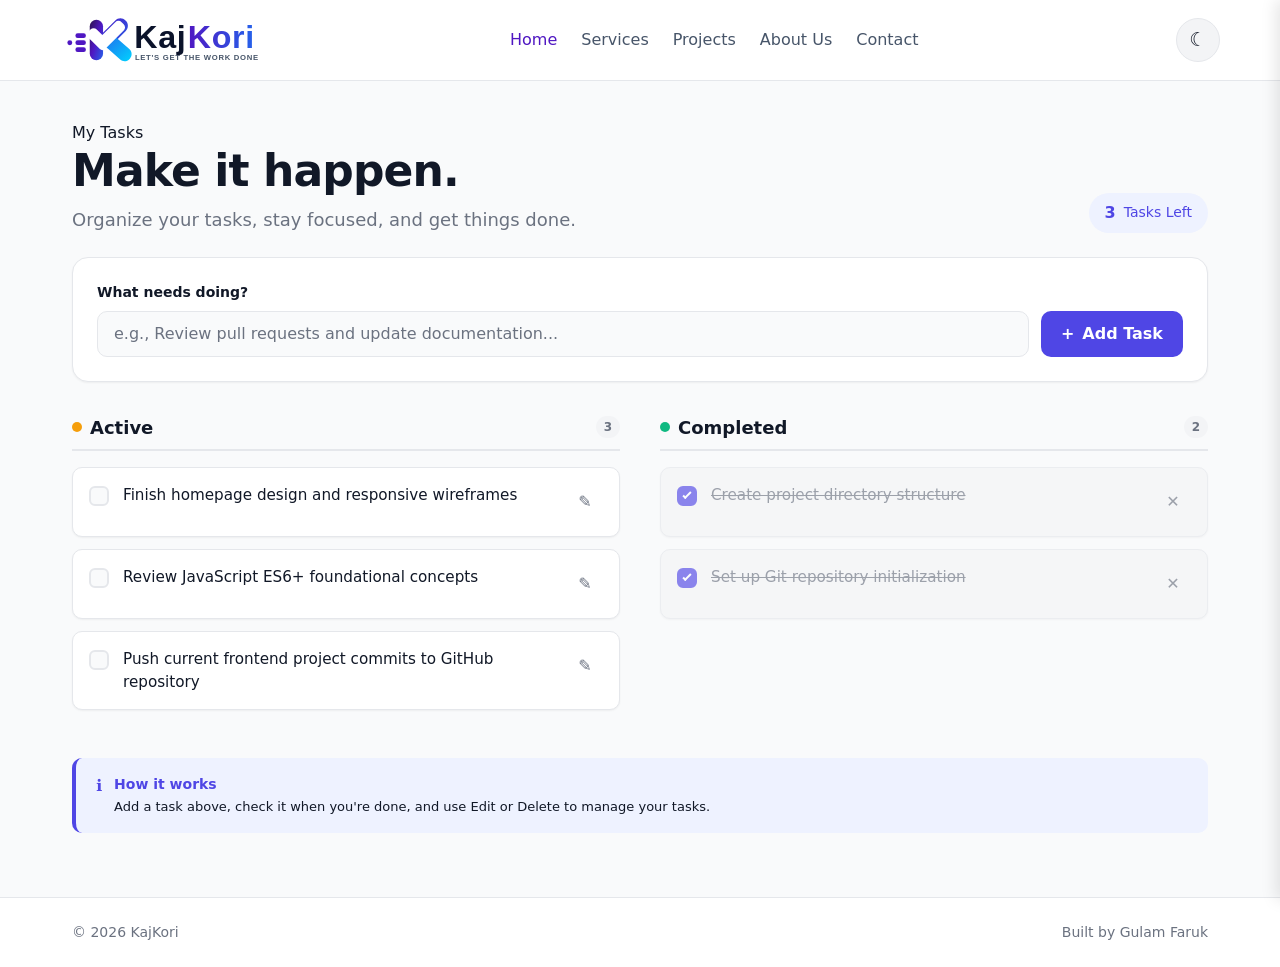
==== commit a32ecc9a: "Humberger Mobile Navigation & Drawer Manager Done" ====
--- a/index.html
+++ b/index.html
@@ -1,5 +1,5 @@
 <!doctype html>
-<html lang="en">
+<html lang="en" data-theme="light">
   <head>
     <meta charset="UTF-8" />
     <meta name="viewport" content="width=device-width, initial-scale=1.0" />
@@ -20,6 +20,7 @@
 
     <!-- Compiled CSS stylesheet -->
     <link rel="stylesheet" href="./assets/styles/css/style.css" />
+    <script src="./assets/js/script.js" defer></script>
   </head>
   <body class="kk_body">
     <!-- Header Section Starts Here -->
@@ -691,7 +692,5 @@
       </div>
     </footer>
     <!-- Footer Section Ends Here -->
-
-    <script src="./assets/js/script.js"></script>
   </body>
 </html>
--- a/assets/styles/css/style.css
+++ b/assets/styles/css/style.css
@@ -145,8 +145,8 @@
 
 .kk_header_section {
   width: 100%;
-  background-color: #ffffff;
-  border-bottom: 1px solid #e2e8f0;
+  background-color: var(--kk-bg-surface);
+  border-bottom: 1px solid var(--kk-border);
 }
 
 .kk_header_container {
